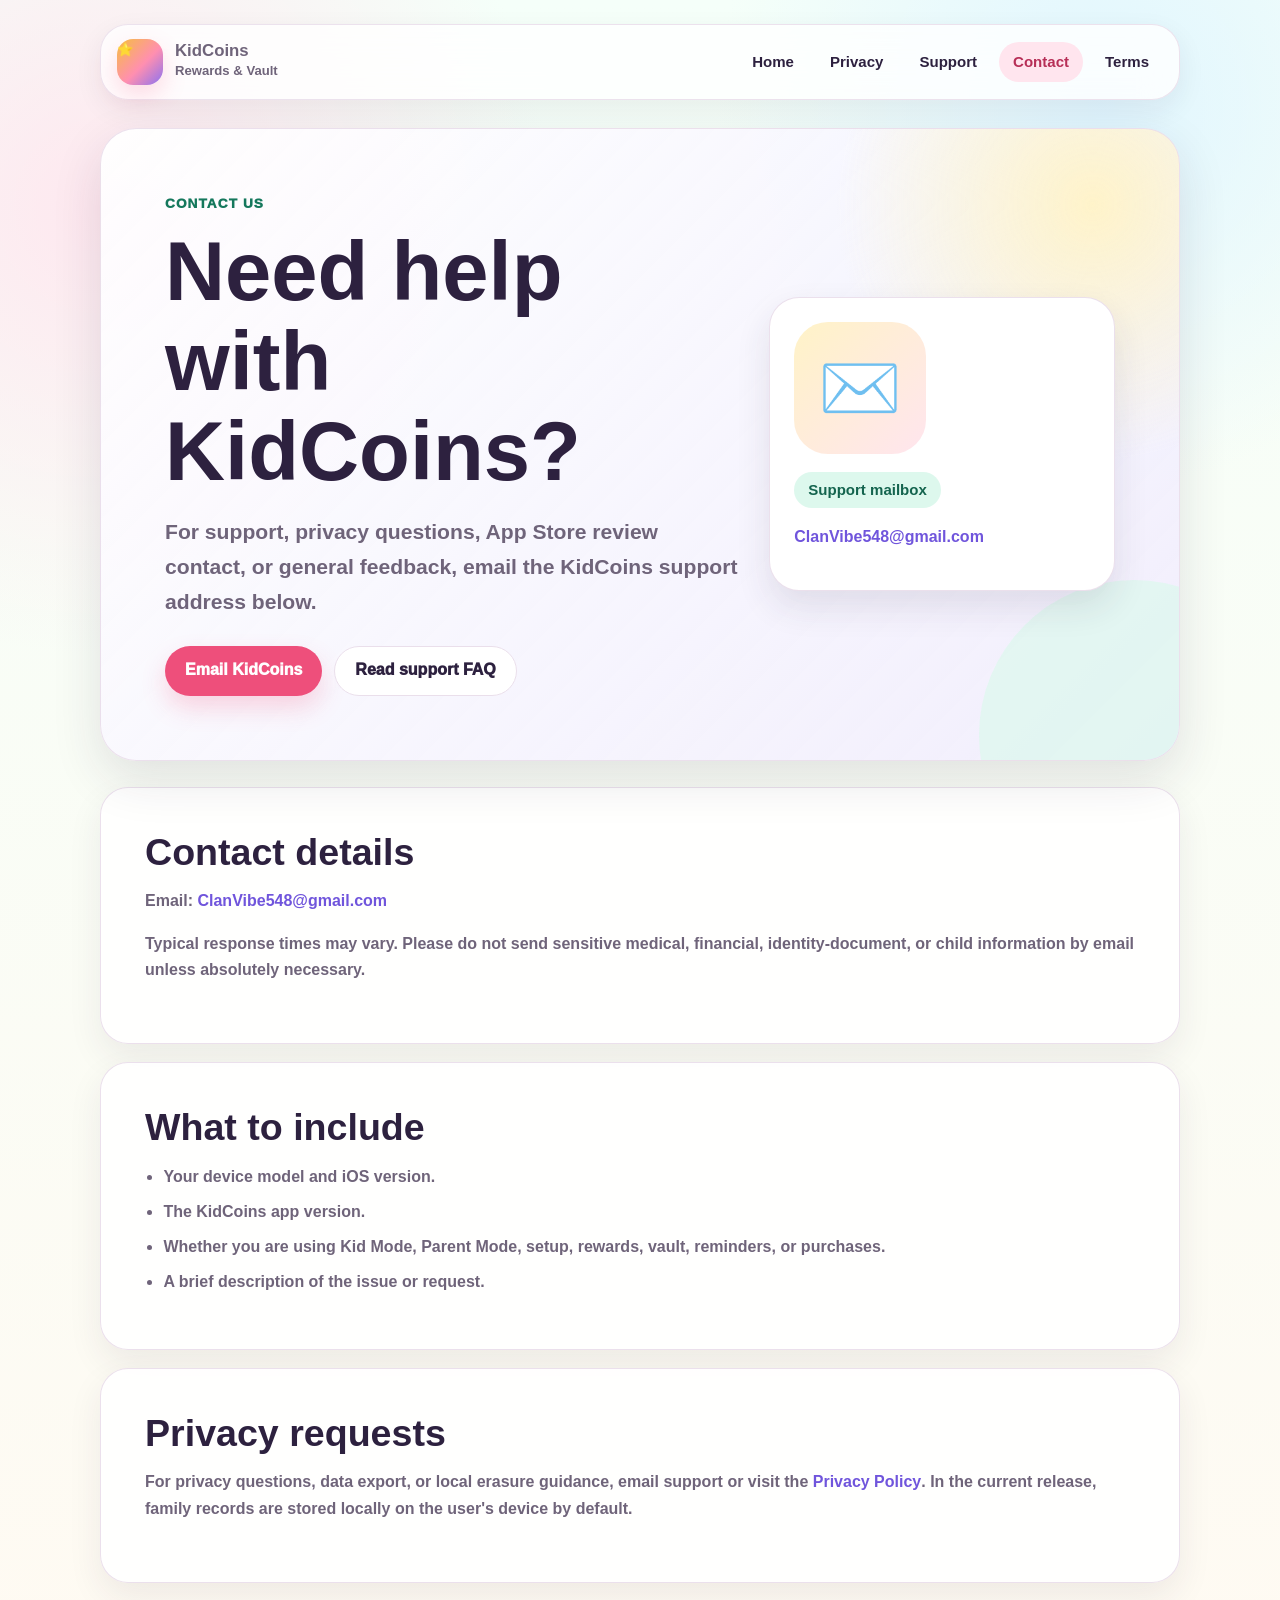
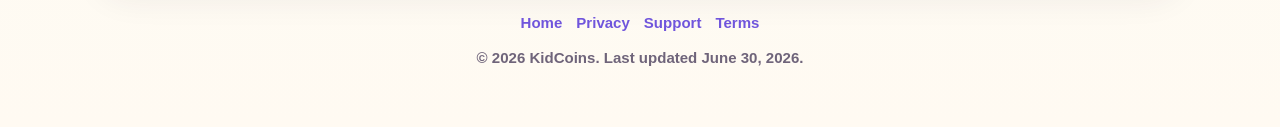
==== KidCoins/contact.html @ dc4ed21d "Add files via upload" ====
<!doctype html>
<html lang="en">
<head>
    <meta charset="utf-8">
    <meta name="viewport" content="width=device-width, initial-scale=1">
    <title>Contact Us - KidCoins: Rewards & Vault</title>
    <meta name="description" content="Contact KidCoins support.">
    <link rel="stylesheet" href="styles.css">
</head>
<body>
    <main class="site-shell">
        <nav class="nav" aria-label="Main navigation">
            <a class="brand" href="index.html">
                <span class="brand-mark" aria-hidden="true">⭐</span>
                <span>
                    <strong>KidCoins</strong>
                    <span>Rewards & Vault</span>
                </span>
            </a>
            <div class="nav-links">
                <a href="index.html">Home</a>
                <a href="privacy.html">Privacy</a>
                <a href="support.html">Support</a>
                <a aria-current="page" href="contact.html">Contact</a>
                <a href="terms.html">Terms</a>
            </div>
        </nav>

        <section class="hero">
            <div>
                <p class="eyebrow">Contact Us</p>
                <h1>Need help with KidCoins?</h1>
                <p class="lede">For support, privacy questions, App Store review contact, or general feedback, email the KidCoins support address below.</p>
                <div class="button-row">
                    <a class="button" href="mailto:ClanVibe548@gmail.com?subject=KidCoins%20Support">Email KidCoins</a>
                    <a class="button secondary" href="support.html">Read support FAQ</a>
                </div>
            </div>
            <aside class="hero-card">
                <div class="mascot" aria-hidden="true">✉️</div>
                <span class="status-pill">Support mailbox</span>
                <p><a href="mailto:ClanVibe548@gmail.com">ClanVibe548@gmail.com</a></p>
            </aside>
        </section>

        <section class="content">
            <h2>Contact details</h2>
            <p>Email: <a href="mailto:ClanVibe548@gmail.com">ClanVibe548@gmail.com</a></p>
            <p>Typical response times may vary. Please do not send sensitive medical, financial, identity-document, or child information by email unless absolutely necessary.</p>
        </section>

        <section class="content">
            <h2>What to include</h2>
            <ul>
                <li>Your device model and iOS version.</li>
                <li>The KidCoins app version.</li>
                <li>Whether you are using Kid Mode, Parent Mode, setup, rewards, vault, reminders, or purchases.</li>
                <li>A brief description of the issue or request.</li>
            </ul>
        </section>

        <section class="content">
            <h2>Privacy requests</h2>
            <p>For privacy questions, data export, or local erasure guidance, email support or visit the <a href="privacy.html">Privacy Policy</a>. In the current release, family records are stored locally on the user's device by default.</p>
        </section>

        <footer class="footer">
            <div class="footer-links">
                <a href="index.html">Home</a>
                <a href="privacy.html">Privacy</a>
                <a href="support.html">Support</a>
                <a href="terms.html">Terms</a>
            </div>
            <div>© 2026 KidCoins. Last updated June 30, 2026.</div>
        </footer>
    </main>
</body>
</html>
---- KidCoins/styles.css ----
:root {
    color-scheme: light;
    --ink: #2d213f;
    --muted: #6f647a;
    --line: #eadfeb;
    --paper: #fffdf9;
    --mint: #ddf8ed;
    --mint-deep: #35c092;
    --pink: #ee4f7b;
    --pink-soft: #ffe5ee;
    --lilac: #8b72f1;
    --lilac-soft: #eee8ff;
    --sun: #f6be3f;
    --sun-soft: #fff3c7;
    --blue-soft: #dff5ff;
    --shadow: 0 18px 50px rgba(45, 33, 63, 0.12);
}

* {
    box-sizing: border-box;
}

html {
    scroll-behavior: smooth;
}

body {
    margin: 0;
    min-height: 100vh;
    font-family: ui-rounded, "SF Pro Rounded", "Avenir Next Rounded", "Nunito", -apple-system, BlinkMacSystemFont, "Segoe UI", sans-serif;
    color: var(--ink);
    background:
        radial-gradient(circle at 8% 12%, rgba(255, 229, 238, 0.9), transparent 28rem),
        radial-gradient(circle at 86% 6%, rgba(223, 245, 255, 0.95), transparent 24rem),
        linear-gradient(180deg, #f5fff9 0%, #fffaf2 100%);
    line-height: 1.65;
}

a {
    color: #7055dc;
    font-weight: 800;
    text-decoration: none;
}

a:hover,
a:focus {
    text-decoration: underline;
}

.site-shell {
    width: min(1080px, calc(100% - 32px));
    margin: 0 auto;
    padding: 24px 0 56px;
}

.nav {
    display: flex;
    align-items: center;
    justify-content: space-between;
    gap: 18px;
    margin-bottom: 28px;
    padding: 14px 16px;
    border: 1px solid rgba(234, 223, 235, 0.9);
    border-radius: 28px;
    background: rgba(255, 255, 255, 0.8);
    box-shadow: 0 10px 28px rgba(45, 33, 63, 0.07);
    backdrop-filter: blur(18px);
}

.brand {
    display: flex;
    align-items: center;
    gap: 12px;
    color: var(--ink);
}

.brand-mark {
    display: grid;
    width: 46px;
    height: 46px;
    place-items: center;
    border-radius: 16px;
    background: linear-gradient(135deg, var(--sun) 0%, #ff8fb0 56%, var(--lilac) 100%);
    box-shadow: 0 10px 24px rgba(238, 79, 123, 0.2);
    color: white;
    font-size: 1.45rem;
}

.brand strong {
    display: block;
    font-size: 1.05rem;
    line-height: 1.1;
}

.brand span {
    display: block;
    color: var(--muted);
    font-size: 0.82rem;
    font-weight: 700;
}

.nav-links {
    display: flex;
    flex-wrap: wrap;
    gap: 8px;
    justify-content: flex-end;
}

.nav-links a {
    display: inline-flex;
    min-height: 40px;
    align-items: center;
    border-radius: 999px;
    padding: 0 14px;
    color: var(--ink);
    font-size: 0.94rem;
    font-weight: 850;
}

.nav-links a[aria-current="page"],
.nav-links a:hover {
    background: var(--pink-soft);
    color: #b72f57;
    text-decoration: none;
}

.hero {
    overflow: hidden;
    position: relative;
    display: grid;
    gap: 28px;
    grid-template-columns: minmax(0, 1.25fr) minmax(280px, 0.75fr);
    align-items: center;
    margin-bottom: 26px;
    border: 1px solid rgba(234, 223, 235, 0.95);
    border-radius: 36px;
    padding: clamp(28px, 5vw, 64px);
    background:
        radial-gradient(circle at 92% 12%, rgba(255, 243, 199, 0.95), transparent 16rem),
        linear-gradient(135deg, rgba(255, 255, 255, 0.92) 0%, rgba(238, 232, 255, 0.74) 100%);
    box-shadow: var(--shadow);
}

.hero::after {
    content: "";
    position: absolute;
    right: -110px;
    bottom: -130px;
    width: 310px;
    height: 310px;
    border-radius: 50%;
    background: rgba(221, 248, 237, 0.72);
}

.eyebrow {
    margin: 0 0 12px;
    color: #15785c;
    font-size: 0.85rem;
    font-weight: 950;
    letter-spacing: 0.08em;
    text-transform: uppercase;
}

h1,
h2,
h3 {
    line-height: 1.08;
    letter-spacing: 0;
}

h1 {
    max-width: 760px;
    margin: 0;
    font-size: clamp(2.4rem, 7vw, 5.2rem);
}

h2 {
    margin: 0 0 16px;
    font-size: clamp(1.7rem, 3vw, 2.35rem);
}

h3 {
    margin: 0 0 8px;
    font-size: 1.15rem;
}

.lede {
    max-width: 700px;
    margin: 18px 0 0;
    color: var(--muted);
    font-size: clamp(1.08rem, 2vw, 1.32rem);
    font-weight: 650;
}

.hero-card {
    position: relative;
    z-index: 1;
    border: 1px solid rgba(234, 223, 235, 0.95);
    border-radius: 30px;
    padding: 24px;
    background: white;
    box-shadow: 0 16px 35px rgba(45, 33, 63, 0.11);
}

.mascot {
    display: grid;
    width: 132px;
    height: 132px;
    margin-bottom: 18px;
    place-items: center;
    border-radius: 34px;
    background: linear-gradient(135deg, var(--sun-soft), var(--pink-soft));
    font-size: 4.2rem;
}

.status-pill {
    display: inline-flex;
    align-items: center;
    gap: 8px;
    min-height: 36px;
    border-radius: 999px;
    padding: 0 14px;
    background: var(--mint);
    color: #14644e;
    font-size: 0.94rem;
    font-weight: 900;
}

.grid {
    display: grid;
    grid-template-columns: repeat(3, minmax(0, 1fr));
    gap: 16px;
    margin: 26px 0;
}

.card,
.content {
    border: 1px solid rgba(234, 223, 235, 0.95);
    border-radius: 28px;
    background: rgba(255, 255, 255, 0.9);
    box-shadow: 0 14px 34px rgba(45, 33, 63, 0.08);
}

.card {
    padding: 22px;
}

.icon {
    display: grid;
    width: 58px;
    height: 58px;
    margin-bottom: 18px;
    place-items: center;
    border-radius: 18px;
    background: var(--blue-soft);
    font-size: 1.8rem;
}

.content {
    padding: clamp(24px, 4vw, 44px);
}

.content + .content {
    margin-top: 18px;
}

.content p,
.content li {
    color: var(--muted);
    font-weight: 620;
}

.content strong {
    color: var(--ink);
}

ul {
    margin: 0;
    padding-left: 1.15rem;
}

li {
    margin: 0.55rem 0;
}

.callout {
    margin: 22px 0;
    border: 1px solid rgba(53, 192, 146, 0.28);
    border-radius: 24px;
    padding: 20px;
    background: var(--mint);
}

.callout p {
    margin: 0;
    color: #145f4b;
    font-weight: 850;
}

.button-row {
    display: flex;
    flex-wrap: wrap;
    gap: 12px;
    margin-top: 26px;
}

.button {
    display: inline-flex;
    min-height: 50px;
    align-items: center;
    justify-content: center;
    border-radius: 999px;
    padding: 0 20px;
    background: var(--pink);
    color: white;
    box-shadow: 0 12px 24px rgba(238, 79, 123, 0.22);
    font-weight: 950;
}

.button.secondary {
    background: white;
    color: var(--ink);
    border: 1px solid var(--line);
    box-shadow: none;
}

.footer {
    margin-top: 28px;
    color: var(--muted);
    text-align: center;
    font-size: 0.94rem;
    font-weight: 650;
}

.footer-links {
    display: flex;
    flex-wrap: wrap;
    justify-content: center;
    gap: 14px;
    margin-bottom: 10px;
}

.fine-print {
    font-size: 0.95rem;
}

.support-list {
    display: grid;
    grid-template-columns: repeat(2, minmax(0, 1fr));
    gap: 14px;
    margin-top: 18px;
}

.support-item {
    border: 1px solid var(--line);
    border-radius: 22px;
    padding: 18px;
    background: #fffdfa;
}

@media (max-width: 820px) {
    .nav {
        align-items: flex-start;
        flex-direction: column;
    }

    .nav-links {
        justify-content: flex-start;
    }

    .hero,
    .grid,
    .support-list {
        grid-template-columns: 1fr;
    }

    .site-shell {
        width: min(100% - 20px, 1080px);
        padding-top: 10px;
    }
}
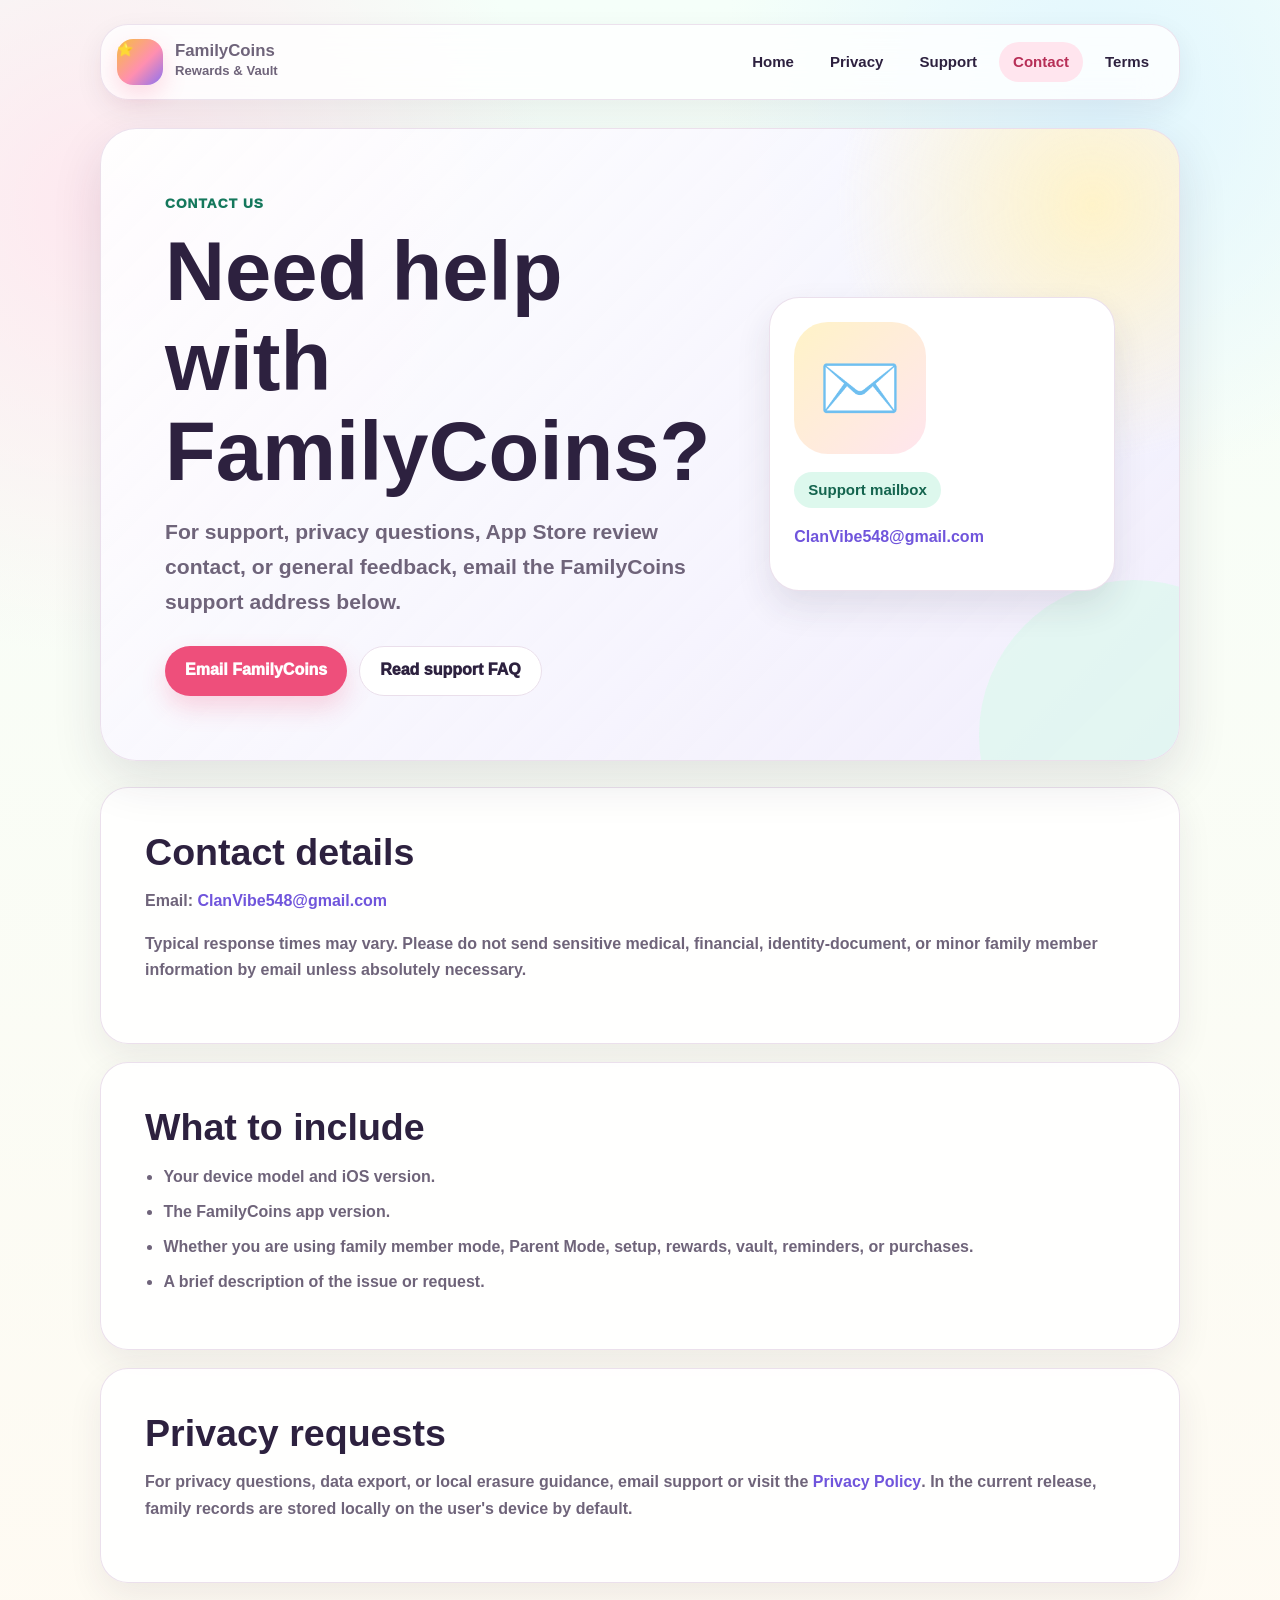
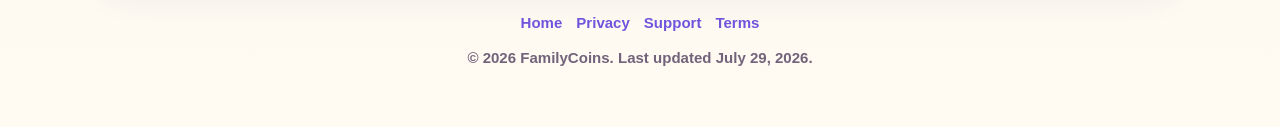
==== commit 34089b18: "Rebrand KidCoins pages for App Review" ====
--- a/KidCoins/contact.html
+++ b/KidCoins/contact.html
@@ -3,8 +3,8 @@
 <head>
     <meta charset="utf-8">
     <meta name="viewport" content="width=device-width, initial-scale=1">
-    <title>Contact Us - KidCoins: Rewards & Vault</title>
-    <meta name="description" content="Contact KidCoins support.">
+    <title>Contact Us - FamilyCoins: Rewards & Vault</title>
+    <meta name="description" content="Contact FamilyCoins support.">
     <link rel="stylesheet" href="styles.css">
 </head>
 <body>
@@ -13,7 +13,7 @@
             <a class="brand" href="index.html">
                 <span class="brand-mark" aria-hidden="true">⭐</span>
                 <span>
-                    <strong>KidCoins</strong>
+                    <strong>FamilyCoins</strong>
                     <span>Rewards & Vault</span>
                 </span>
             </a>
@@ -29,10 +29,10 @@
         <section class="hero">
             <div>
                 <p class="eyebrow">Contact Us</p>
-                <h1>Need help with KidCoins?</h1>
-                <p class="lede">For support, privacy questions, App Store review contact, or general feedback, email the KidCoins support address below.</p>
+                <h1>Need help with FamilyCoins?</h1>
+                <p class="lede">For support, privacy questions, App Store review contact, or general feedback, email the FamilyCoins support address below.</p>
                 <div class="button-row">
-                    <a class="button" href="mailto:ClanVibe548@gmail.com?subject=KidCoins%20Support">Email KidCoins</a>
+                    <a class="button" href="mailto:ClanVibe548@gmail.com?subject=FamilyCoins%20Support">Email FamilyCoins</a>
                     <a class="button secondary" href="support.html">Read support FAQ</a>
                 </div>
             </div>
@@ -46,15 +46,15 @@
         <section class="content">
             <h2>Contact details</h2>
             <p>Email: <a href="mailto:ClanVibe548@gmail.com">ClanVibe548@gmail.com</a></p>
-            <p>Typical response times may vary. Please do not send sensitive medical, financial, identity-document, or child information by email unless absolutely necessary.</p>
+            <p>Typical response times may vary. Please do not send sensitive medical, financial, identity-document, or minor family member information by email unless absolutely necessary.</p>
         </section>
 
         <section class="content">
             <h2>What to include</h2>
             <ul>
                 <li>Your device model and iOS version.</li>
-                <li>The KidCoins app version.</li>
-                <li>Whether you are using Kid Mode, Parent Mode, setup, rewards, vault, reminders, or purchases.</li>
+                <li>The FamilyCoins app version.</li>
+                <li>Whether you are using family member mode, Parent Mode, setup, rewards, vault, reminders, or purchases.</li>
                 <li>A brief description of the issue or request.</li>
             </ul>
         </section>
@@ -71,7 +71,7 @@
                 <a href="support.html">Support</a>
                 <a href="terms.html">Terms</a>
             </div>
-            <div>© 2026 KidCoins. Last updated June 30, 2026.</div>
+            <div>© 2026 FamilyCoins. Last updated July 29, 2026.</div>
         </footer>
     </main>
 </body>
